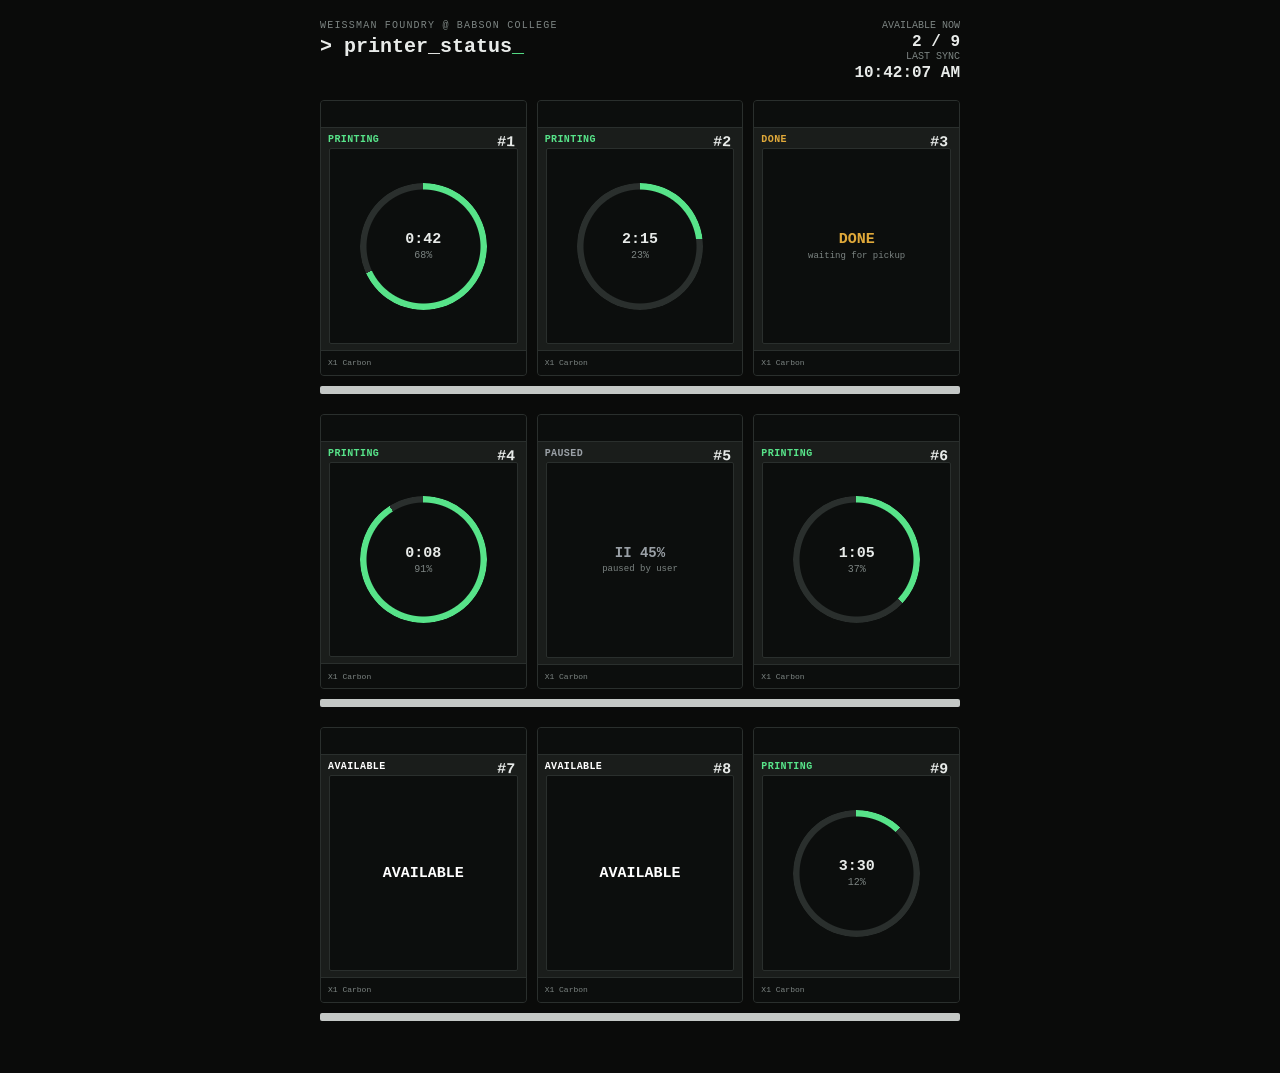
==== index.html @ 3adf6b5a "Build Main Shelf ideal state: fetch status.json, render header and 3x3 shelf" ====
<!DOCTYPE html>
<html lang="en">
<head>
<meta charset="UTF-8">
<meta name="viewport" content="width=device-width, initial-scale=1">
<title>Foundry Printer Status</title>
<link rel="stylesheet" href="css/styles.css">
</head>
<body>
  <div class="wrap">
    <header>
      <div>
        <div class="brand-line">WEISSMAN FOUNDRY @ BABSON COLLEGE</div>
        <h1>&gt; printer_status<span class="cursor">_</span></h1>
      </div>
      <div class="sync-box">
        AVAILABLE NOW <span class="big" id="available-count">— / 9</span>
        LAST SYNC <span class="big" id="last-sync">—</span>
      </div>
    </header>

    <main>
      <section class="shelf-row" id="shelf-row-1"></section>
      <div class="shelf-board"></div>
      <section class="shelf-row" id="shelf-row-2"></section>
      <div class="shelf-board"></div>
      <section class="shelf-row" id="shelf-row-3"></section>
      <div class="shelf-board"></div>
    </main>
  </div>

  <script src="js/app.js"></script>
</body>
</html>
---- css/styles.css ----
:root {
  --bg: #0a0b0a; /* page background */
  --body: #1a1d1b; /* printer body, lighter than --bg so it reads as a box */
  --door: #0c0e0d; /* glass door inside the printer body */
  --text: #e8ebe9; /* primary text */
  --dim: #7c8482; /* small labels: model name, LAST SYNC, percent under the ring */
  --line: #2a2f2d; /* card edges and the ring's unfilled track */
  --silver: #c4c8c6; /* shelf boards between rows */
  --printing: #57e389; /* accent: printing state */
  --done: #e0a93a;
  --available: #ffffff;
  --paused: #9aa0a6;
  --font: "SFMono-Regular", "Menlo", "Consolas", "Courier New", monospace;
  --spacing: 10px; /* gap between shelf cards */
  --radius: 4px; /* card corner radius */
}

* {
  box-sizing: border-box;
}

body {
  margin: 0;
  background: var(--bg);
  color: var(--text);
  font-family: var(--font);
  padding: 20px 14px 32px;
}

.wrap {
  max-width: 640px;
  margin: 0 auto;
}

header {
  display: flex;
  justify-content: space-between;
  align-items: flex-start;
  gap: 12px;
  margin-bottom: 18px;
}

.brand-line {
  font-size: 10px;
  letter-spacing: 0.12em;
  color: var(--dim);
}

h1 {
  margin: 4px 0 0;
  font-size: 20px;
  font-weight: 700;
}

h1 .cursor {
  color: var(--printing);
}

.sync-box {
  text-align: right;
  font-size: 10px;
  color: var(--dim);
  white-space: nowrap;
}

.sync-box .big {
  display: block;
  font-size: 16px;
  font-weight: 700;
  color: var(--text);
  margin-top: 2px;
}

.shelf-row {
  display: grid;
  grid-template-columns: repeat(3, 1fr);
  gap: var(--spacing);
}

.shelf-board {
  height: 8px;
  background: var(--silver);
  border-radius: 2px;
  margin: var(--spacing) 0 20px;
}

.printer {
  position: relative;
  aspect-ratio: 3 / 4;
  background: var(--body);
  border: 1px solid var(--line);
  border-radius: var(--radius);
  display: flex;
  flex-direction: column;
  overflow: hidden;
}

.printer-lid {
  height: 10%;
  background: var(--door);
  border-bottom: 1px solid var(--line);
}

.printer-label {
  position: absolute;
  top: 10%;
  left: 0;
  right: 0;
  display: flex;
  justify-content: space-between;
  padding: 6px 7px 0;
  z-index: 2;
}

.status-tag {
  font-size: 10px;
  font-weight: 700;
  letter-spacing: 0.04em;
}

.status-tag.printing {
  color: var(--printing);
}

.status-tag.done {
  color: var(--done);
}

.status-tag.available {
  color: var(--available);
}

.status-tag.paused {
  color: var(--paused);
}

.number-tag {
  font-size: 15px;
  font-weight: 800;
  color: var(--text);
  padding: 0 4px;
  border-radius: 2px;
  transform: rotate(2deg);
}

.printer-door {
  flex: 1;
  margin: 20px 8px 6px;
  background: var(--door);
  border: 1px solid var(--line);
  border-radius: 2px;
  display: flex;
  align-items: center;
  justify-content: center;
  position: relative;
}

.ring {
  width: 68%;
  aspect-ratio: 1;
  border-radius: 50%;
  position: relative;
  flex-shrink: 0;
}

.ring::before {
  content: "";
  position: absolute;
  inset: 0;
  border-radius: 50%;
  background: conic-gradient(var(--ring-color, var(--printing)) calc(var(--pct, 0) * 1%), var(--line) 0);
  -webkit-mask: radial-gradient(farthest-side, transparent calc(100% - 7px), #000 calc(100% - 6px));
          mask: radial-gradient(farthest-side, transparent calc(100% - 7px), #000 calc(100% - 6px));
}

.ring-text {
  position: absolute;
  inset: 0;
  display: flex;
  flex-direction: column;
  align-items: center;
  justify-content: center;
  text-align: center;
  z-index: 1;
}

.ring-text .time {
  font-size: 15px;
  font-weight: 800;
  color: var(--text);
  display: block;
}

.ring-text .pct {
  font-size: 10px;
  color: var(--dim);
  display: block;
  margin-top: 2px;
}

.available-text {
  font-size: 15px;
  font-weight: 800;
  color: var(--available);
}

.done-text {
  text-align: center;
}

.done-text .big {
  font-size: 15px;
  font-weight: 800;
  color: var(--done);
  display: block;
}

.done-text .small {
  font-size: 9px;
  color: var(--dim);
  display: block;
  margin-top: 3px;
}

.paused-text {
  text-align: center;
}

.paused-text .big {
  font-size: 14px;
  font-weight: 800;
  color: var(--paused);
  display: block;
}

.paused-text .small {
  font-size: 9px;
  color: var(--dim);
  display: block;
  margin-top: 3px;
}

.printer-screen {
  height: 9%;
  display: flex;
  align-items: center;
  justify-content: space-between;
  padding: 0 7px;
  font-size: 8px;
  color: var(--dim);
  border-top: 1px solid var(--line);
  background: var(--door);
}

@media (max-width: 420px) {
  .number-tag {
    font-size: 13px;
  }

  .ring-text .time {
    font-size: 13px;
  }
}
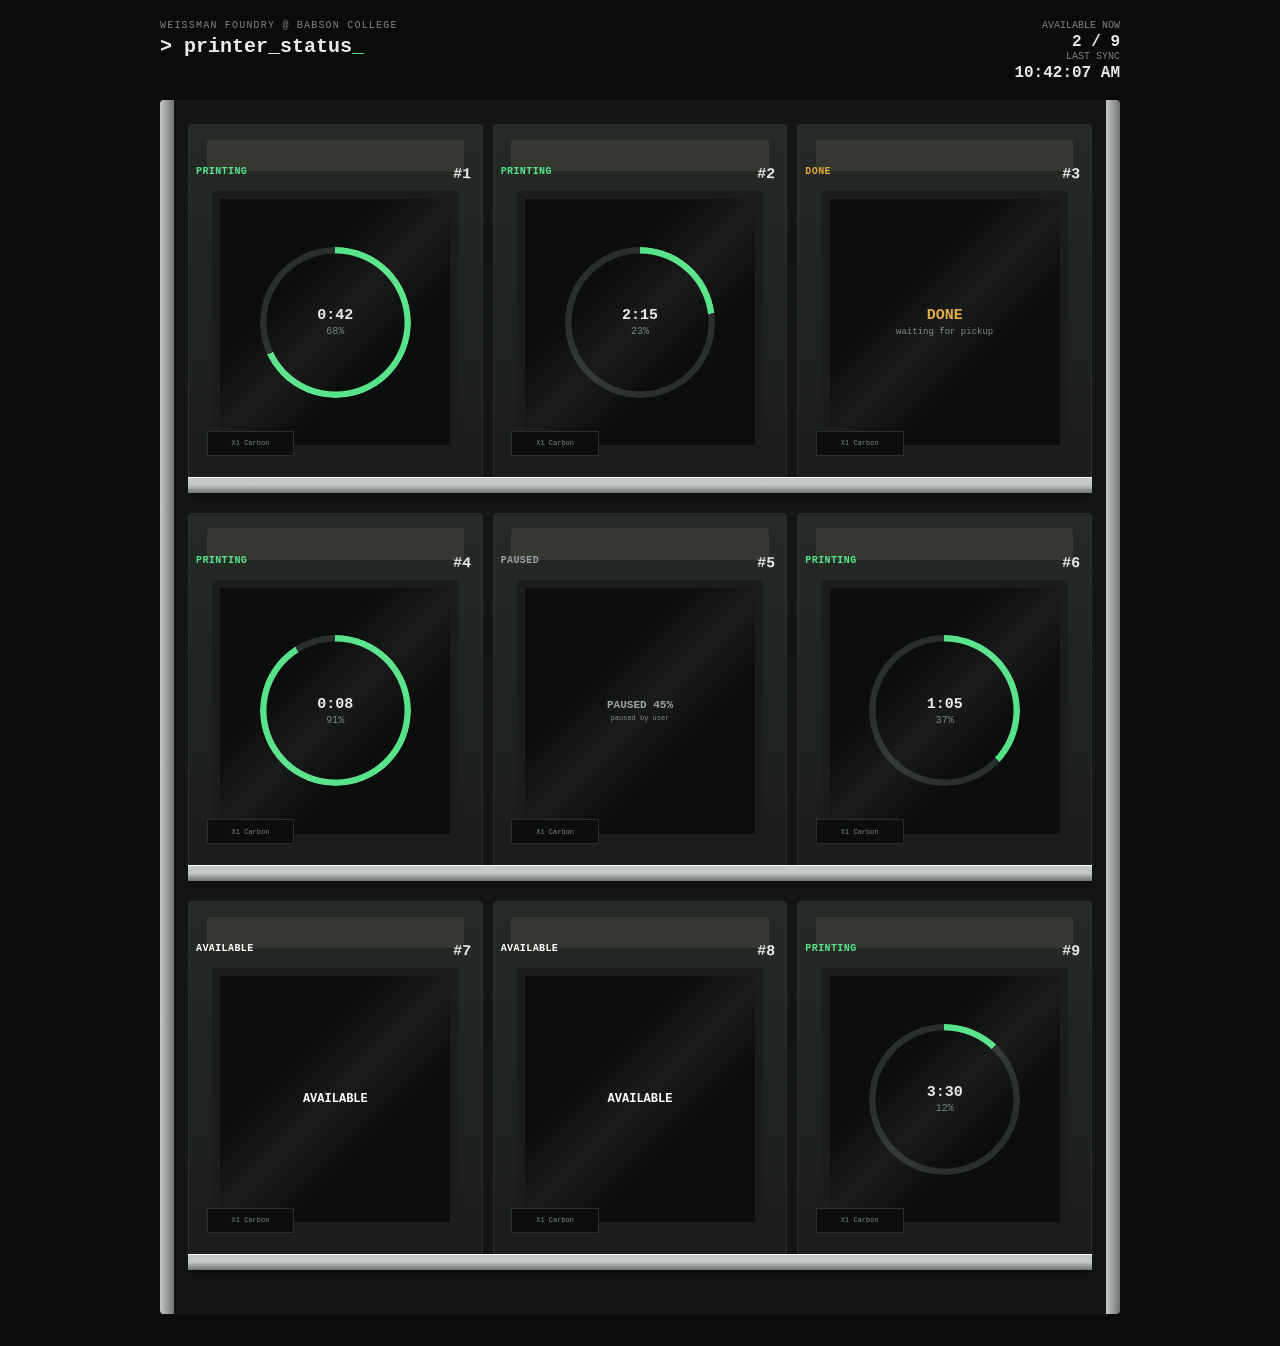
==== commit 15d0b59c: "Give shelf and printers a physical cabinet look - Cabinet back panel and side posts around the shelf" ====
--- a/index.html
+++ b/index.html
@@ -19,7 +19,9 @@
       </div>
     </header>
 
-    <main>
+    <main class="cabinet">
+      <div class="post post-left"></div>
+      <div class="post post-right"></div>
       <section class="shelf-row" id="shelf-row-1"></section>
       <div class="shelf-board"></div>
       <section class="shelf-row" id="shelf-row-2"></section>
--- a/css/styles.css
+++ b/css/styles.css
@@ -1,7 +1,12 @@
 :root {
   --bg: #0a0b0a; /* page background */
-  --body: #1a1d1b; /* printer body, lighter than --bg so it reads as a box */
+  --cabinet: #121513; /* dark back panel behind the shelf rows */
+  --shelf-shade: #6f7573; /* darker bottom edge of shelf boards and side posts (metal shading) */
+  --body: #1a1d1b; /* printer body (bottom tone), lighter than --bg so it reads as a box */
+  --body-light: #262a27; /* printer body top tone, for top-to-bottom shading */
+  --lid: #343830; /* lighter strip on top of the printer body */
   --door: #0c0e0d; /* glass door inside the printer body */
+  --reflection: rgba(255, 255, 255, 0.06); /* faint diagonal reflection on the glass door */
   --text: #e8ebe9; /* primary text */
   --dim: #7c8482; /* small labels: model name, LAST SYNC, percent under the ring */
   --line: #2a2f2d; /* card edges and the ring's unfilled track */
@@ -28,7 +33,7 @@
 }
 
 .wrap {
-  max-width: 640px;
+  max-width: 960px;
   margin: 0 auto;
 }
 
@@ -71,34 +76,86 @@
   margin-top: 2px;
 }
 
+.cabinet {
+  position: relative;
+  background: var(--cabinet);
+  padding: 24px 28px;
+  border-radius: var(--radius);
+}
+
+.post {
+  position: absolute;
+  top: 0;
+  bottom: 0;
+  width: 14px;
+  background: linear-gradient(90deg, var(--silver), var(--shelf-shade));
+}
+
+.post-left {
+  left: 0;
+  border-radius: var(--radius) 0 0 var(--radius);
+}
+
+.post-right {
+  right: 0;
+  border-radius: 0 var(--radius) var(--radius) 0;
+}
+
 .shelf-row {
   display: grid;
   grid-template-columns: repeat(3, 1fr);
   gap: var(--spacing);
+  align-items: end;
+  position: relative;
+  z-index: 1;
 }
 
 .shelf-board {
-  height: 8px;
-  background: var(--silver);
-  border-radius: 2px;
-  margin: var(--spacing) 0 20px;
+  height: 16px;
+  background: linear-gradient(180deg, var(--silver) 0%, var(--silver) 45%, var(--shelf-shade) 100%);
+  border-top: 1px solid #fff;
+  box-shadow: 0 6px 10px -4px rgba(0, 0, 0, 0.6);
+  margin: 0 0 20px;
+  position: relative;
+  z-index: 1;
 }
 
 .printer {
   position: relative;
-  aspect-ratio: 3 / 4;
-  background: var(--body);
+  aspect-ratio: 5 / 6;
+  background: linear-gradient(180deg, var(--body-light), var(--body));
   border: 1px solid var(--line);
   border-radius: var(--radius);
   display: flex;
   flex-direction: column;
-  overflow: hidden;
+  overflow: visible;
+  margin-bottom: -1px; /* sit flush on the shelf board, no gap */
+}
+
+.printer::before,
+.printer::after {
+  content: "";
+  position: absolute;
+  bottom: -5px;
+  width: 10%;
+  height: 5px;
+  background: var(--shelf-shade);
+  border-radius: 0 0 2px 2px;
+}
+
+.printer::before {
+  left: 10%;
+}
+
+.printer::after {
+  right: 10%;
 }
 
 .printer-lid {
-  height: 10%;
-  background: var(--door);
-  border-bottom: 1px solid var(--line);
+  height: 9%;
+  margin: 5% 6% 0;
+  background: var(--lid);
+  border-radius: 2px;
 }
 
 .printer-label {
@@ -145,14 +202,24 @@
 
 .printer-door {
   flex: 1;
-  margin: 20px 8px 6px;
+  margin: 20px 8% 8%;
   background: var(--door);
-  border: 1px solid var(--line);
+  border: 8px solid var(--body);
   border-radius: 2px;
   display: flex;
   align-items: center;
   justify-content: center;
   position: relative;
+  overflow: hidden;
+  padding: 0 4px;
+}
+
+.printer-door::after {
+  content: "";
+  position: absolute;
+  inset: -40% -10%;
+  background: linear-gradient(135deg, transparent 40%, var(--reflection) 50%, transparent 60%);
+  pointer-events: none;
 }
 
 .ring {
@@ -199,9 +266,10 @@
 }
 
 .available-text {
-  font-size: 15px;
+  font-size: 12px;
   font-weight: 800;
   color: var(--available);
+  white-space: nowrap;
 }
 
 .done-text {
@@ -227,29 +295,36 @@
 }
 
 .paused-text .big {
-  font-size: 14px;
+  font-size: 11px;
   font-weight: 800;
   color: var(--paused);
   display: block;
+  white-space: nowrap;
 }
 
 .paused-text .small {
-  font-size: 9px;
+  font-size: 7px;
   color: var(--dim);
   display: block;
   margin-top: 3px;
+  white-space: nowrap;
 }
 
 .printer-screen {
-  height: 9%;
+  position: absolute;
+  left: 6%;
+  bottom: 6%;
+  width: 30%;
+  height: 7%;
   display: flex;
   align-items: center;
-  justify-content: space-between;
-  padding: 0 7px;
-  font-size: 8px;
-  color: var(--dim);
-  border-top: 1px solid var(--line);
+  justify-content: center;
+  padding: 0 4px;
+  font-size: 7px;
+  color: var(--dim);
   background: var(--door);
+  border: 1px solid var(--line);
+  border-radius: 1px;
 }
 
 @media (max-width: 420px) {
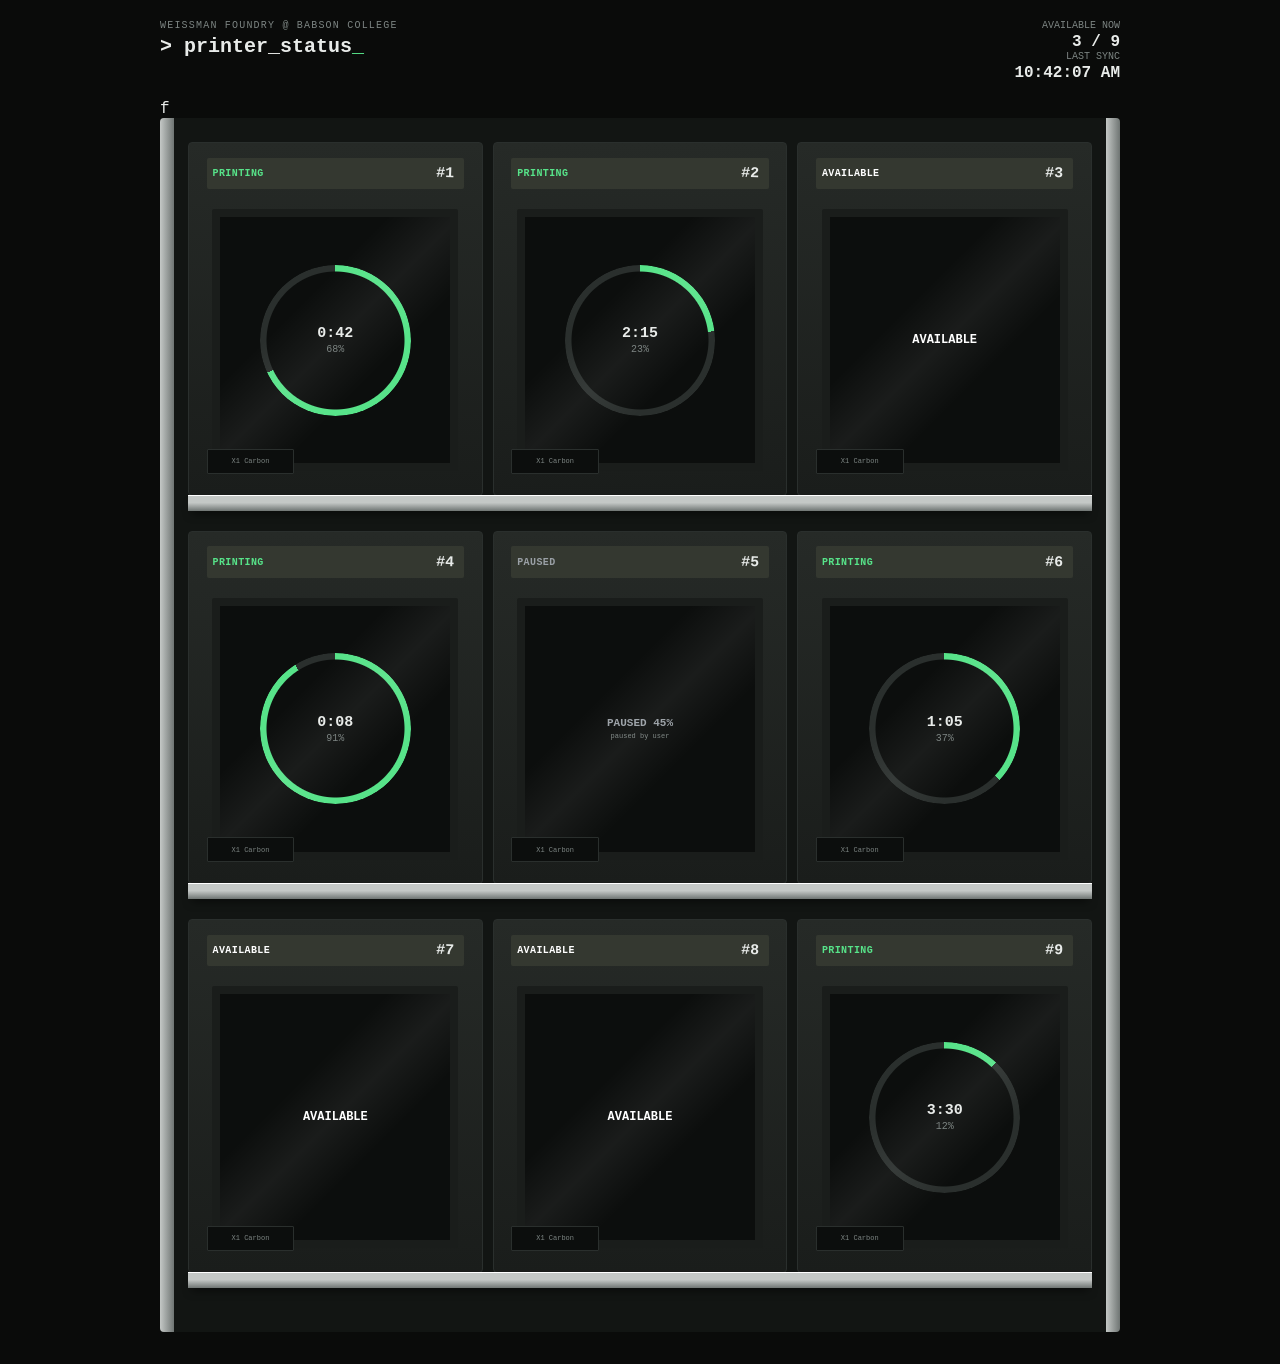
==== commit 76730db0: "Cap DONE status display at 15 minutes, then revert to AVAILABLE" ====
--- a/index.html
+++ b/index.html
@@ -19,7 +19,7 @@
       </div>
     </header>
 
-    <main class="cabinet">
+f    <main class="cabinet">
       <div class="post post-left"></div>
       <div class="post post-right"></div>
       <section class="shelf-row" id="shelf-row-1"></section>
--- a/css/styles.css
+++ b/css/styles.css
@@ -156,17 +156,10 @@
   margin: 5% 6% 0;
   background: var(--lid);
   border-radius: 2px;
-}
-
-.printer-label {
-  position: absolute;
-  top: 10%;
-  left: 0;
-  right: 0;
-  display: flex;
+  display: flex;
+  align-items: center;
   justify-content: space-between;
-  padding: 6px 7px 0;
-  z-index: 2;
+  padding: 0 6px;
 }
 
 .status-tag {
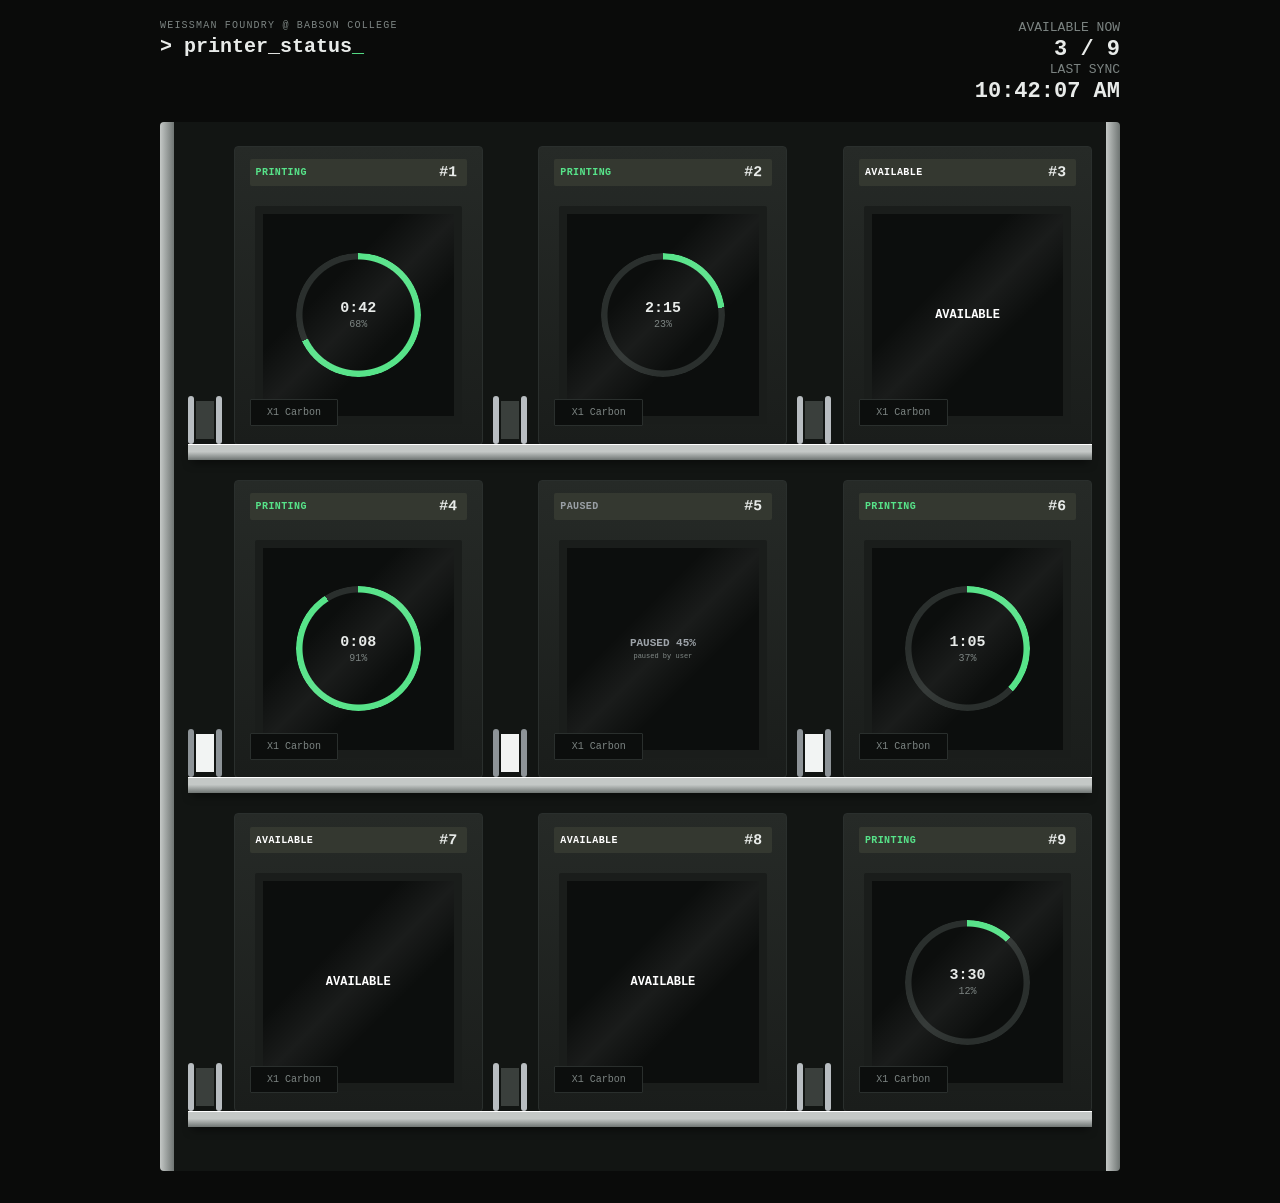
==== commit bc84d193: "Make shelf layout fit phone screens Let grid columns shrink, stack the header on narrow screens, and" ====
--- a/index.html
+++ b/index.html
@@ -19,7 +19,7 @@
       </div>
     </header>
 
-f    <main class="cabinet">
+    <main class="cabinet">
       <div class="post post-left"></div>
       <div class="post post-right"></div>
       <section class="shelf-row" id="shelf-row-1"></section>
--- a/css/styles.css
+++ b/css/styles.css
@@ -15,6 +15,10 @@
   --done: #e0a93a;
   --available: #ffffff;
   --paused: #9aa0a6;
+  --spool-black: #3a3f3c; /* filament block fill for "black" filament */
+  --spool-white: #f2f4f3; /* filament block fill for "white" filament */
+  --flange-light: #b8bdc1; /* spool flanges on black filament */
+  --flange-dark: #8d9397; /* spool flanges on white filament */
   --font: "SFMono-Regular", "Menlo", "Consolas", "Courier New", monospace;
   --spacing: 10px; /* gap between shelf cards */
   --radius: 4px; /* card corner radius */
@@ -63,14 +67,14 @@
 
 .sync-box {
   text-align: right;
-  font-size: 10px;
+  font-size: 13px;
   color: var(--dim);
   white-space: nowrap;
 }
 
 .sync-box .big {
   display: block;
-  font-size: 16px;
+  font-size: 22px;
   font-weight: 700;
   color: var(--text);
   margin-top: 2px;
@@ -103,7 +107,7 @@
 
 .shelf-row {
   display: grid;
-  grid-template-columns: repeat(3, 1fr);
+  grid-template-columns: repeat(3, minmax(0, 1fr));
   gap: var(--spacing);
   align-items: end;
   position: relative;
@@ -160,6 +164,66 @@
   align-items: center;
   justify-content: space-between;
   padding: 0 6px;
+}
+
+.printer-slot {
+  display: flex;
+  align-items: flex-end;
+  gap: 4%;
+}
+
+.printer-slot .printer {
+  flex: 1;
+  min-width: 0;
+}
+
+/* Side view of a filament spool: two flanges with the filament block between them, fixed sizes
+   so it looks the same on desktop and phone. */
+.spool {
+  flex-shrink: 0;
+  align-self: flex-end;
+  display: flex;
+  align-items: center;
+  gap: 2px;
+}
+
+.spool-flange {
+  width: 6px;
+  height: 48px;
+  border-radius: 3px;
+}
+
+.spool-core {
+  width: 18px;
+  height: 38px;
+}
+
+.spool--black .spool-flange {
+  background: var(--flange-light);
+}
+
+.spool--black .spool-core {
+  background: var(--spool-black);
+}
+
+.spool--white .spool-flange {
+  background: var(--flange-dark);
+}
+
+.spool--white .spool-core {
+  background: var(--spool-white);
+}
+
+.visually-hidden {
+  position: absolute;
+  width: 1px;
+  height: 1px;
+  padding: 0;
+  margin: -1px;
+  overflow: hidden;
+  clip: rect(0, 0, 0, 0);
+  white-space: nowrap;
+  border: 0;
 }
 
 .status-tag {
@@ -307,25 +371,124 @@
   position: absolute;
   left: 6%;
   bottom: 6%;
-  width: 30%;
-  height: 7%;
+  width: 36%;
+  height: 9%;
   display: flex;
   align-items: center;
   justify-content: center;
   padding: 0 4px;
-  font-size: 7px;
+  font-size: 10px;
   color: var(--dim);
   background: var(--door);
   border: 1px solid var(--line);
   border-radius: 1px;
 }
 
-@media (max-width: 420px) {
+/* Phone: keep the 3×3 shelf, but tighten the frame and scale card text so it fits the smaller cards. */
+@media (max-width: 480px) {
+  body {
+    padding: 16px 10px 24px;
+  }
+
+  header {
+    flex-direction: column;
+    gap: 10px;
+  }
+
+  .sync-box {
+    display: grid;
+    grid-template-rows: auto auto;
+    grid-auto-flow: column;
+    justify-content: start;
+    column-gap: 24px;
+    text-align: left;
+    font-size: 11px;
+  }
+
+  .sync-box .big {
+    font-size: 18px;
+  }
+
+  .cabinet {
+    padding: 14px 14px;
+  }
+
+  .post {
+    width: 8px;
+  }
+
+  .shelf-board {
+    height: 10px;
+    margin-bottom: 14px;
+  }
+
+  .printer-slot {
+    gap: 3px;
+  }
+
+  .printer-lid {
+    padding: 0 3px;
+  }
+
+  .status-tag {
+    font-size: 7px;
+    letter-spacing: 0;
+  }
+
   .number-tag {
-    font-size: 13px;
+    font-size: 11px;
+    padding: 0;
+  }
+
+  .printer-door {
+    margin: 6px 6% 15px;
+    border-width: 4px;
+    padding: 0 2px;
+  }
+
+  .ring {
+    width: 82%;
+  }
+
+  .ring::before {
+    -webkit-mask: radial-gradient(farthest-side, transparent calc(100% - 4px), #000 calc(100% - 3px));
+            mask: radial-gradient(farthest-side, transparent calc(100% - 4px), #000 calc(100% - 3px));
   }
 
   .ring-text .time {
-    font-size: 13px;
-  }
-}
+    font-size: 10px;
+  }
+
+  .ring-text .pct {
+    font-size: 7px;
+    margin-top: 0;
+  }
+
+  .available-text {
+    font-size: 8px;
+  }
+
+  .done-text .big {
+    font-size: 11px;
+  }
+
+  .done-text .small {
+    font-size: 6px;
+  }
+
+  .paused-text .big {
+    font-size: 7px;
+  }
+
+  .paused-text .small {
+    font-size: 5px;
+  }
+
+  .printer-screen {
+    width: 60%;
+    padding: 0 2px;
+    font-size: 6px;
+    white-space: nowrap;
+    overflow: hidden;
+  }
+}
